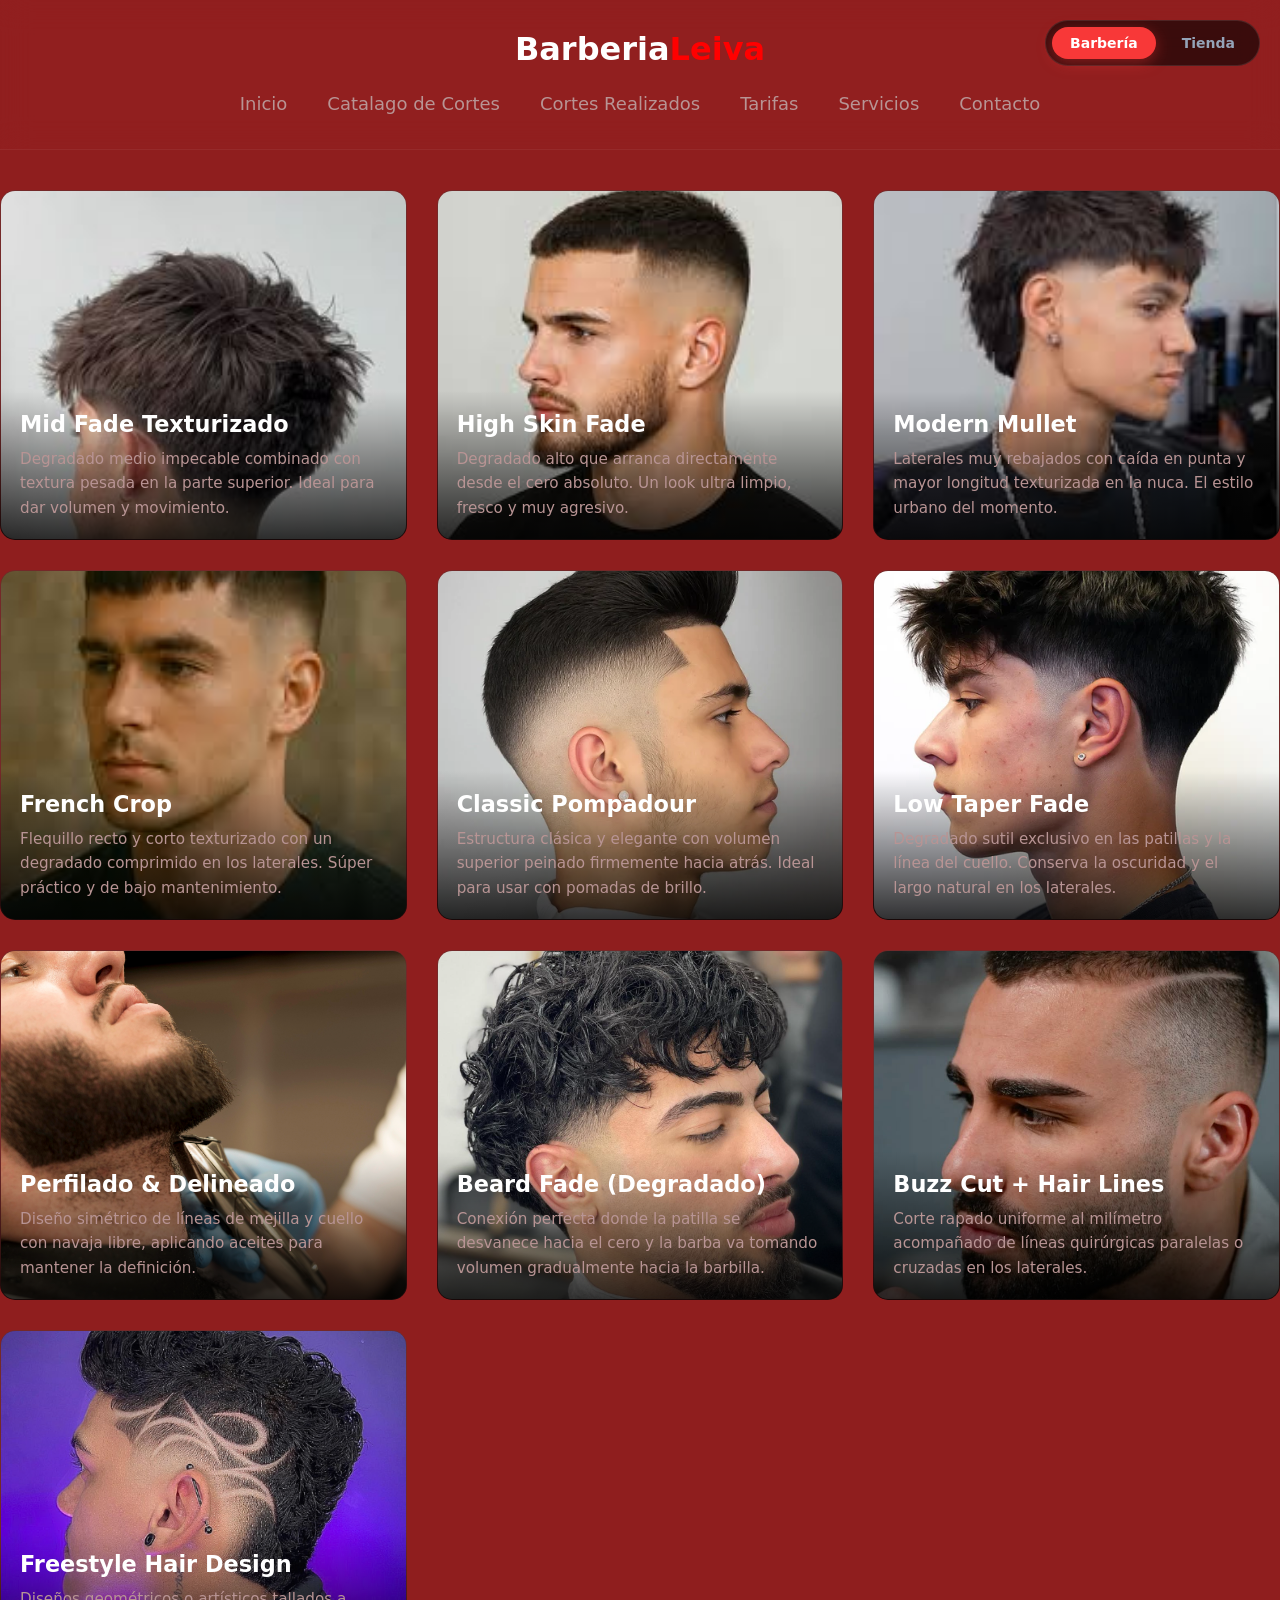
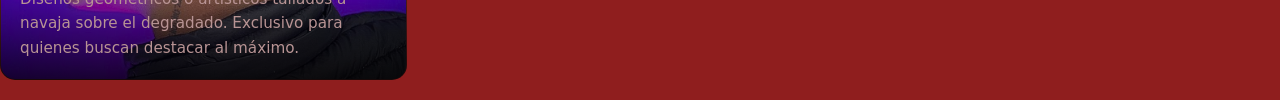
==== cortes.html @ 57e92396 "Add files via upload" ====
<!DOCTYPE html>
<html lang="en">
<head>
    <meta charset="UTF-8">
    <meta name="viewport" content="width=device-width, initial-scale=1.0">
    <title>sxndxrs</title>
    <link rel="stylesheet" href="styles.css">
</head>
<body>

    <header class="navbar" style="opacity: 1; transform: none; display: flex;">
        <div class="logo">Barberia<span>Leiva</span></div>
        <button class="menu-toggle" id="mobile-menu" aria-label="Abrir menú">
            <span class="bar"></span><span class="bar"></span><span class="bar"></span>
        </button>
        <nav class="nav-menu" id="nav-menu">
            <a href="index.html" class="nav-link">Inicio</a>
            <a href="cortes.html" class="nav-link">Catalago de Cortes</a>
            <a href="cortesrea.html" class="nav-link">Cortes Realizados</a>
            <a href="tarifas.html" class="nav-link">Tarifas</a>
            <a href="servicios.html" class="nav-link">Servicios</a>
            <a href="contacto.html" class="nav-link">Contacto</a>
        </nav>
    </header>

    <div class="site-selector">
        <a href="index.html" class="selector-btn active">Barbería</a>
        <a href="tienda.html" class="selector-btn">Tienda</a>
    </div>

   <div class="catalog-grid">
            
            <div class="catalog-card">
                <div class="catalog-img-wrapper">
                    <img src="fotos/4ba1046bbc1b060eb2db67a2621c3845.jpg" alt="Mid Fade Texturizado">
                </div>
                <div class="catalog-info">
                    <h3>Mid Fade Texturizado</h3>
                    <p>Degradado medio impecable combinado con textura pesada en la parte superior. Ideal para dar volumen y movimiento.</p>
                </div>
            </div>

            <div class="catalog-card">
                <div class="catalog-img-wrapper">
                    <img src="fotos/images1.jpg" alt="High Skin Fade">
                </div>
                <div class="catalog-info">
                    <h3>High Skin Fade</h3>
                    <p>Degradado alto que arranca directamente desde el cero absoluto. Un look ultra limpio, fresco y muy agresivo.</p>
                </div>
            </div>

            <div class="catalog-card">
                <div class="catalog-img-wrapper">
                    <img src="fotos/images2.jpg" alt="Modern Mullet">
                </div>
                <div class="catalog-info">
                    <h3>Modern Mullet</h3>
                    <p>Laterales muy rebajados con caída en punta y mayor longitud texturizada en la nuca. El estilo urbano del momento.</p>
                </div>
            </div>

            <div class="catalog-card">
                <div class="catalog-img-wrapper">
                    <img src="fotos/images.jpg" alt="French Crop">
                </div>
                <div class="catalog-info">
                    <h3>French Crop</h3>
                    <p>Flequillo recto y corto texturizado con un degradado comprimido en los laterales. Súper práctico y de bajo mantenimiento.</p>
                </div>

            </div>
            <div class="catalog-card">
                <div class="catalog-img-wrapper">
                    <img src="fotos/Fade-Pompadour.webp" alt="Classic Pompadour">
                </div>
                <div class="catalog-info">
                    <h3>Classic Pompadour</h3>
                    <p>Estructura clásica y elegante con volumen superior peinado firmemente hacia atrás. Ideal para usar con pomadas de brillo.</p>
                </div>
            </div>

            <div class="catalog-card">
                <div class="catalog-img-wrapper">
                    <img src="fotos/Low-Taper-Fade_600x600.webp" alt="Taper Fade">
                </div>
                <div class="catalog-info">
                    <h3>Low Taper Fade</h3>
                    <p>Degradado sutil exclusivo en las patillas y la línea del cuello. Conserva la oscuridad y el largo natural en los laterales.</p>
                </div>
            </div>

            <div class="catalog-card">
                <div class="catalog-img-wrapper">
                    <img src="fotos/2148985723-1.jpg" alt="Perfilado de Barba">
                </div>
                <div class="catalog-info">
                    <h3>Perfilado & Delineado</h3>
                    <p>Diseño simétrico de líneas de mejilla y cuello con navaja libre, aplicando aceites para mantener la definición.</p>
                </div>
            </div>

            <div class="catalog-card">
                <div class="catalog-img-wrapper">
                    <img src="fotos/image-7.png" alt="Beard Fade">
                </div>
                <div class="catalog-info">
                    <h3>Beard Fade (Degradado)</h3>
                    <p>Conexión perfecta donde la patilla se desvanece hacia el cero y la barba va tomando volumen gradualmente hacia la barbilla.</p>
                </div>
            </div>

            <div class="catalog-card">
                <div class="catalog-img-wrapper">
                    <img src="fotos/ac3df9429214580babfa2391d71aa1e6.jpg" alt="Buzz Cut con Línea">
                </div>
                <div class="catalog-info">
                    <h3>Buzz Cut + Hair Lines</h3>
                    <p>Corte rapado uniforme al milímetro acompañado de líneas quirúrgicas paralelas o cruzadas en los laterales.</p>
                </div>
            </div>

            <div class="catalog-card">
                <div class="catalog-img-wrapper">
                    <img src="fotos/Cool-Freestyle-Hair-Design.png" alt="Diseño Freestyle">
                </div>
                <div class="catalog-info">
                    <h3>Freestyle Hair Design</h3>
                    <p>Diseños geométricos o artísticos tallados a navaja sobre el degradado. Exclusivo para quienes buscan destacar al máximo.</p>
                </div>
            </div>

        </div>

        <div id="lightbox-pantalla" class="lightbox">
        <img id="lightbox-imagen-gigante" src="" alt="Corte ampliado">
        </div>

    <script src="script.js"></script>
</body>
</html>
---- styles.css ----
* {
    margin: 0;
    padding: 0;
    box-sizing: border-box;
    font-family: 'Segoe UI', system-ui, -apple-system, sans-serif;
}

html {
    scroll-behavior: smooth;
}

body {
    background-color: #8f1e1e; 
    color: #f8fafc;
    overflow-x: hidden;
}

.welcome-screen {
    position: fixed;
    top: 0;
    left: 0;
    width: 100%;
    height: 100vh;
    background: radial-gradient(circle at top right, rgba(248, 56, 56, 0.15), #ff0000 70%);
    display: flex;
    align-items: center;
    justify-content: center;
    z-index: 1000;
    padding: 0 20px;
    transition: opacity 0.6s ease, transform 0.6s ease;
}

.welcome-screen.fade-out {
    opacity: 0;
    transform: scale(1.05); 
    pointer-events: none;
}

.hero-content { text-align: center; max-width: 900px; }

.hero-content h1 {
    font-size: 64px;
    font-weight: 800;
    line-height: 1.1;
    margin-bottom: 24px;
    background: linear-gradient(to right, #fff, #b89494);
    -webkit-background-clip: text;
    -webkit-text-fill-color: transparent;
}

.hero-content p {
    font-size: 22px;
    color: #ffb3b3;
    margin-bottom: 40px;
}

.hero-btn {
    display: inline-block;
    padding: 16px 36px;
    font-size: 18px;
    font-weight: 600;
    color: #2a0f0f;
    background-color: #ff7878;
    text-decoration: none;
    border-radius: 50px;
    box-shadow: 0 4px 20px rgba(255, 76, 76, 0.3);
    transition: all 0.3s ease;
}

.hero-btn:hover {
    transform: translateY(-3px);
    background-color: #ff2a2a;
}

.main-site {
    display: none;
    opacity: 0;
    transition: opacity 0.8s ease;
}

.main-site.show-content {
    display: block;
    opacity: 1;
}

.navbar {
    display: flex;
    flex-direction: column; 
    align-items: center;
    justify-content: center;
    gap: 20px;
    background-color: rgba(145, 32, 32, 0.8);
    backdrop-filter: blur(15px);
    padding: 30px 20px;
    border-bottom: 1px solid rgba(255, 255, 255, 0.05);
    position: relative;
    z-index: 200;
}

.logo { font-size: 32px; font-weight: 800; color: #fff; }
.logo span { color: #ff0000; }
.nav-menu { display: flex; gap: 40px; }

.nav-link {
    color: #b89494;
    text-decoration: none;
    font-size: 18px;
    font-weight: 500;
    position: relative;
    padding: 5px 0;
    transition: color 0.3s ease;
}

.nav-link::after {
    content: '';
    position: absolute;
    width: 100%;
    transform: scaleX(0);
    height: 2px;
    bottom: 0;
    left: 0;
    background-color: #f83838;
    transition: transform 0.3s ease-out;
}

.nav-link:hover { color: #fff; }
.nav-link:hover::after { transform: scaleX(1); }

.page-section {
    max-width: 1000px;
    margin: 0 auto;
    padding: 60px 20px;
    text-align: center;
}

.section-carousel-hero { padding-top: 30px; }

.page-section h2 {
    font-size: 2.5rem;
    margin-bottom: 15px;
    background:linear-gradient(to right, #fff, #b89494);
    -webkit-background-clip: text;
    -webkit-text-fill-color: transparent;
}

.section-subtitle { color: #b89494; font-size: 1.1rem; margin-bottom: 40px; }

.carousel { 
    position: relative; 
    width: 100vw;          
    height: 100vh;         
    left: 50%;             
    right: 50%;
    margin-left: -50vw;
    margin-right: -50vw;
    overflow: hidden; 
}

.carousel-inner { 
    display: flex; 
    width: 100%;           
    height: 100%; 
    transition: transform 0.6s cubic-bezier(0.16, 1, 0.3, 1); 
    will-change: transform;
}

.carousel-item { 
    min-width: 100vw;      
    height: 100%; 
    position: relative; 
}

.carousel-item img { 
    width: 100%; 
    height: 100%; 
    object-fit: cover;     
    filter: brightness(40%); 
}

.carousel-caption h2 { 
    font-size: 4.5rem;     
    color: #ff0000; 
    margin-bottom: 15px; 
    font-weight: 900; 
    letter-spacing: -2px;
}

.menu-toggle { display: none; flex-direction: column; cursor: pointer; background: transparent; border: none; gap: 6px; position: absolute; right: 30px; top: 32px; }
.bar { width: 30px; height: 3px; background-color: #fff; transition: all 0.4s ease; }

@media (max-width: 768px) {
    .navbar { flex-direction: row; justify-content: space-between; padding: 25px 30px; }
    .menu-toggle { display: flex; }
    .nav-menu {
        position: absolute; top: 85px; left: 0; width: 100%; flex-direction: column;
        background-color: #2a0f0f; opacity: 0; transform: translateY(-20px);
        pointer-events: none; transition: all 0.4s ease; z-index: 300;
    }
    .nav-link { padding: 25px 0; text-align: center; display: block; }
    .nav-menu.active { opacity: 1; transform: translateY(0); pointer-events: auto; }
    .menu-toggle.active .bar:nth-child(2) { opacity: 0; }
    .menu-toggle.active .bar:nth-child(1) { transform: translateY(9px) rotate(45deg); }
    .menu-toggle.active .bar:nth-child(3) { transform: translateY(-9px) rotate(-45deg); }
    .carousel { height: 100vh; }
}

.catalog-grid {
    display: grid;
    grid-template-columns: repeat(auto-fit, minmax(300px, 1fr));
    gap: 30px;
    padding: 20px 0;
    margin-top: 20px;
}

.catalog-card {
    position: relative;        
    border-radius: 15px;
    overflow: hidden;
    background: transparent;  
    transition: transform 0.3s ease;
    text-align: left;
}

.catalog-card:hover {
    transform: translateY(-8px);
}

.catalog-img-wrapper {
    width: 100%;
    height: 350px; 
    overflow: hidden;
    border-radius: 15px;
    background: rgba(59, 30, 30, 0.4);
    border: 1px solid rgba(255, 255, 255, 0.05);
}

.catalog-card img {
    width: 100%;
    height: 100%;
    object-fit: cover;
    transition: transform 0.5s ease;
}

.catalog-card:hover img {
   transform: scale(1.05);
} 

.catalog-info {
  position: absolute;       
    bottom: 0;              
    left: 0;
    width: 100%;
    padding: 20px;
    background: transparent;
    background: linear-gradient(to top, rgba(0,0,0,0.8) 0%, rgba(0,0,0,0) 100%);
}

.catalog-info h3 {
    color: #fff;
    font-size: 1.4rem;
    margin-bottom: 10px;
    font-weight: 700;
}

.catalog-info p {
    color: #b89494;
    font-size: 0.95rem;
    line-height: 1.6;
}

@media (max-width: 480px) {
    .catalog-img-wrapper {
    width: 100%;
    height: 420px;           
    overflow: hidden;
    border-radius: 15px;     
    border: 1px solid rgba(255, 255, 255, 0.1);
    }
}

.catalog-card:hover {
    transform: translateY(-8px);
}

.catalog-card:hover .catalog-img-wrapper {
    border-color: #f83838;
    box-shadow: 0 10px 30px rgba(248, 56, 56, 0.3);
}

.lightbox {
    display: none;             
    position: fixed;
    z-index: 9999;            
    top: 0;
    left: 0;
    width: 100vw;
    height: 100vh;
    background-color: rgba(0, 0, 0, 0.9); 
    justify-content: center;
    align-items: center;
    cursor: zoom-out;        
}

.lightbox img {
    max-width: 90%;
    max-height: 85vh;
    border-radius: 10px;
    box-shadow: 0 0 30px rgba(0, 0, 0, 0.6);
    animation: zoomSuave 0.25s ease-out;
}

@keyframes zoomSuave {
    from { transform: scale(0.9); opacity: 0; }
    to { transform: scale(1); opacity: 1; }
}

.portfolio-grid {
    display: grid;
    grid-template-columns: repeat(auto-fit, minmax(280px, 1fr));
    gap: 25px;
    padding: 20px 0;
    margin-top: 20px;
}

.portfolio-card {
    position: relative;
    width: 100%;
    height: 380px;
    border-radius: 15px;
    overflow: hidden;
    background: rgba(59, 30, 30, 0.4);
    border: 1px solid rgba(255, 255, 255, 0.05);
    transition: transform 0.3s ease, border-color 0.3s ease, box-shadow 0.3s ease;
    cursor: pointer;
}

.portfolio-card img {
    width: 100%;
    height: 100%;
    object-fit: cover;
    transition: transform 0.5s ease;
}

.portfolio-overlay {
    position: absolute;
    top: 0;
    left: 0;
    width: 100%;
    height: 100%;
    background: linear-gradient(to top, rgba(42, 15, 15, 0.95) 0%, rgba(42, 15, 15, 0) 70%);
    display: flex;
    align-items: flex-end;
    padding: 25px;
    opacity: 0;
    transition: opacity 0.3s ease;
}

.portfolio-overlay h3 {
    color: #fff;
    font-size: 1.3rem;
    font-weight: 700;
    transform: translateY(10px);
    transition: transform 0.3s ease;
}

.portfolio-card:hover {
    transform: translateY(-8px);
    border-color: #f83838;
    box-shadow: 0 10px 30px rgba(248, 56, 56, 0.3);
}

.portfolio-card:hover img {
    transform: scale(1.05);
}

.portfolio-card:hover .portfolio-overlay {
    opacity: 1;
}

.portfolio-card:hover .portfolio-overlay h3 {
    transform: translateY(0);
}

@media (max-width: 768px) {
    .portfolio-grid {
        grid-template-columns: repeat(auto-fit, minmax(240px, 1fr));
        gap: 20px;
    }
    .portfolio-card {
        height: 340px;
    }
}

.btn-tienda {
  display: inline-block;
  padding: 12px 25px;
  background-color: rgba(0, 0, 0, 0.7);
  color: #fff;
  text-decoration: none;
  font-family: 'Arial', sans-serif;
  font-weight: bold;
  border: 2px solid #d4af37;
  border-radius: 5px;
  transition: all 0.3s ease;
  cursor: pointer;
}

.btn-tienda:hover {
  background-color: #d4af37;
  color: #000;
  box-shadow: 0px 0px 15px rgba(212, 175, 55, 0.6);
  transform: translateY(-2px);
}

.body-tienda {
  background-color: #111;
  color: #fff;
  font-family: sans-serif;
  margin: 0;
  padding: 20px;
}

.titulo-tienda {
  text-align: center;
  color: #d4af37;
}

.btn-regresar {
  display: inline-block;
  margin-bottom: 20px;
  color: #fff;
  text-decoration: none;
  border-bottom: 1px solid #fff;
}

.grid-productos {
  display: grid;
  grid-template-columns: repeat(auto-fit, minmax(250px, 1fr));
  gap: 20px;
  padding: 20px;
}

.producto-card {
  background-color: rgba(255, 255, 255, 0.05);
  border: 1px solid #333;
  border-radius: 8px;
  padding: 15px;
  text-align: center;
  transition: transform 0.3s, border-color 0.3s;
}

.producto-card:hover {
  transform: scale(1.03);
  border-color: #d4af37;
}

.producto-card img {
  max-width: 100%;
  height: 200px;
  object-fit: cover;
  border-radius: 4px;
}

.precio {
  color: #d4af37;
  font-size: 1.25rem;
  font-weight: bold;
  margin: 10px 0;
}

body {
    transition: background-color 0.5s ease;
}

body.tienda-activa {
    background-color: #0f172a; 
}

.site-selector {
    position: fixed;
    top: 20px;
    right: 20px;
    display: flex;
    gap: 8px;
    z-index: 2500;
    background: rgba(0, 0, 0, 0.6);
    padding: 6px;
    border-radius: 30px;
    backdrop-filter: blur(10px);
    border: 1px solid rgba(255, 255, 255, 0.1);
}

.selector-btn {
    padding: 8px 18px;
    font-size: 14px;
    font-weight: 600;
    color: #94a3b8;
    background: transparent;
    border: none;
    border-radius: 20px;
    cursor: pointer;
    transition: all 0.3s ease;
}

.selector-btn:hover {
    color: #fff;
}

.selector-btn.active[data-target="barberia"] {
    background-color: #f83838;
    color: #fff;
    box-shadow: 0 4px 15px rgba(248, 56, 56, 0.4);
}

.selector-btn.active[data-target="tienda"] {
    background-color: #3b82f6;
    color: #fff;
    box-shadow: 0 4px 15px rgba(59, 130, 246, 0.4);
}

.tienda-site {
    display: none;
    opacity: 0;
    transition: opacity 0.5s ease;
}

.tienda-site.show-content {
    display: block;
    opacity: 1;
}

.tienda-site .navbar {
    background-color: rgba(15, 23, 42, 0.8);
}

.tienda-site .logo span {
    color: #3b82f6;
}

.tienda-site .nav-link {
    color: #94a3b8;
}

.tienda-site .nav-link::after {
    background-color: #3b82f6;
}

.tienda-site .page-section h2 {
    background: linear-gradient(to right, #fff, #64748b);
    -webkit-background-clip: text;
    -webkit-text-fill-color: transparent;
}

.tienda-site .section-subtitle {
    color: #94a3b8;
}

.tienda-site .producto-card {
    background-color: rgba(30, 41, 59, 0.4);
    border: 1px solid rgba(255, 255, 255, 0.05);
}

.tienda-site .producto-card:hover {
    border-color: #3b82f6;
    box-shadow: 0 10px 30px rgba(59, 130, 246, 0.2);
}

.tienda-site .precio {
    color: #3b82f6;
}

@media (max-width: 768px) {
    .tienda-site .nav-menu {
        background-color: #1e293b;
    }
}

body {
    transition: background-color 0.5s ease;
}

body.tienda-activa {
    background-color: #0f172a;
}

.site-selector {
    position: fixed;
    top: 20px;
    right: 20px;
    display: flex;
    gap: 8px;
    z-index: 2500;
    background: rgba(0, 0, 0, 0.6);
    padding: 6px;
    border-radius: 30px;
    backdrop-filter: blur(10px);
    border: 1px solid rgba(255, 255, 255, 0.1);
}

.selector-btn {
    display: inline-block;
    padding: 8px 18px;
    font-size: 14px;
    font-weight: 600;
    color: #94a3b8;
    text-decoration: none;
    border-radius: 20px;
    cursor: pointer;
    transition: all 0.3s ease;
}

.selector-btn:hover {
    color: #fff;
}

.site-selector a.active[href="index.html"] {
    background-color: #f83838;
    color: #fff;
    box-shadow: 0 4px 15px rgba(248, 56, 56, 0.4);
}

.site-selector a.active[href="tienda.html"] {
    background-color: #3b82f6;
    color: #fff;
    box-shadow: 0 4px 15px rgba(59, 130, 246, 0.4);
}

.tienda-site .navbar {
    background-color: rgba(15, 23, 42, 0.8);
}

.tienda-site .logo span {
    color: #3b82f6;
}

.tienda-site .nav-link {
    color: #94a3b8;
}

.tienda-site .nav-link::after {
    background-color: #3b82f6;
}

.tienda-site .page-section h2 {
    background: linear-gradient(to right, #fff, #64748b);
    -webkit-background-clip: text;
    -webkit-text-fill-color: transparent;
}

.tienda-site .section-subtitle {
    color: #94a3b8;
}

.tienda-site .producto-card {
    background-color: rgba(30, 41, 59, 0.4);
    border: 1px solid rgba(255, 255, 255, 0.05);
}

.tienda-site .producto-card:hover {
    border-color: #3b82f6;
    box-shadow: 0 10px 30px rgba(59, 130, 246, 0.2);
}

.tienda-site .precio {
    color: #3b82f6;
}

@media (max-width: 768px) {
    .tienda-site .nav-menu {
        background-color: #1e293b;
    }
}
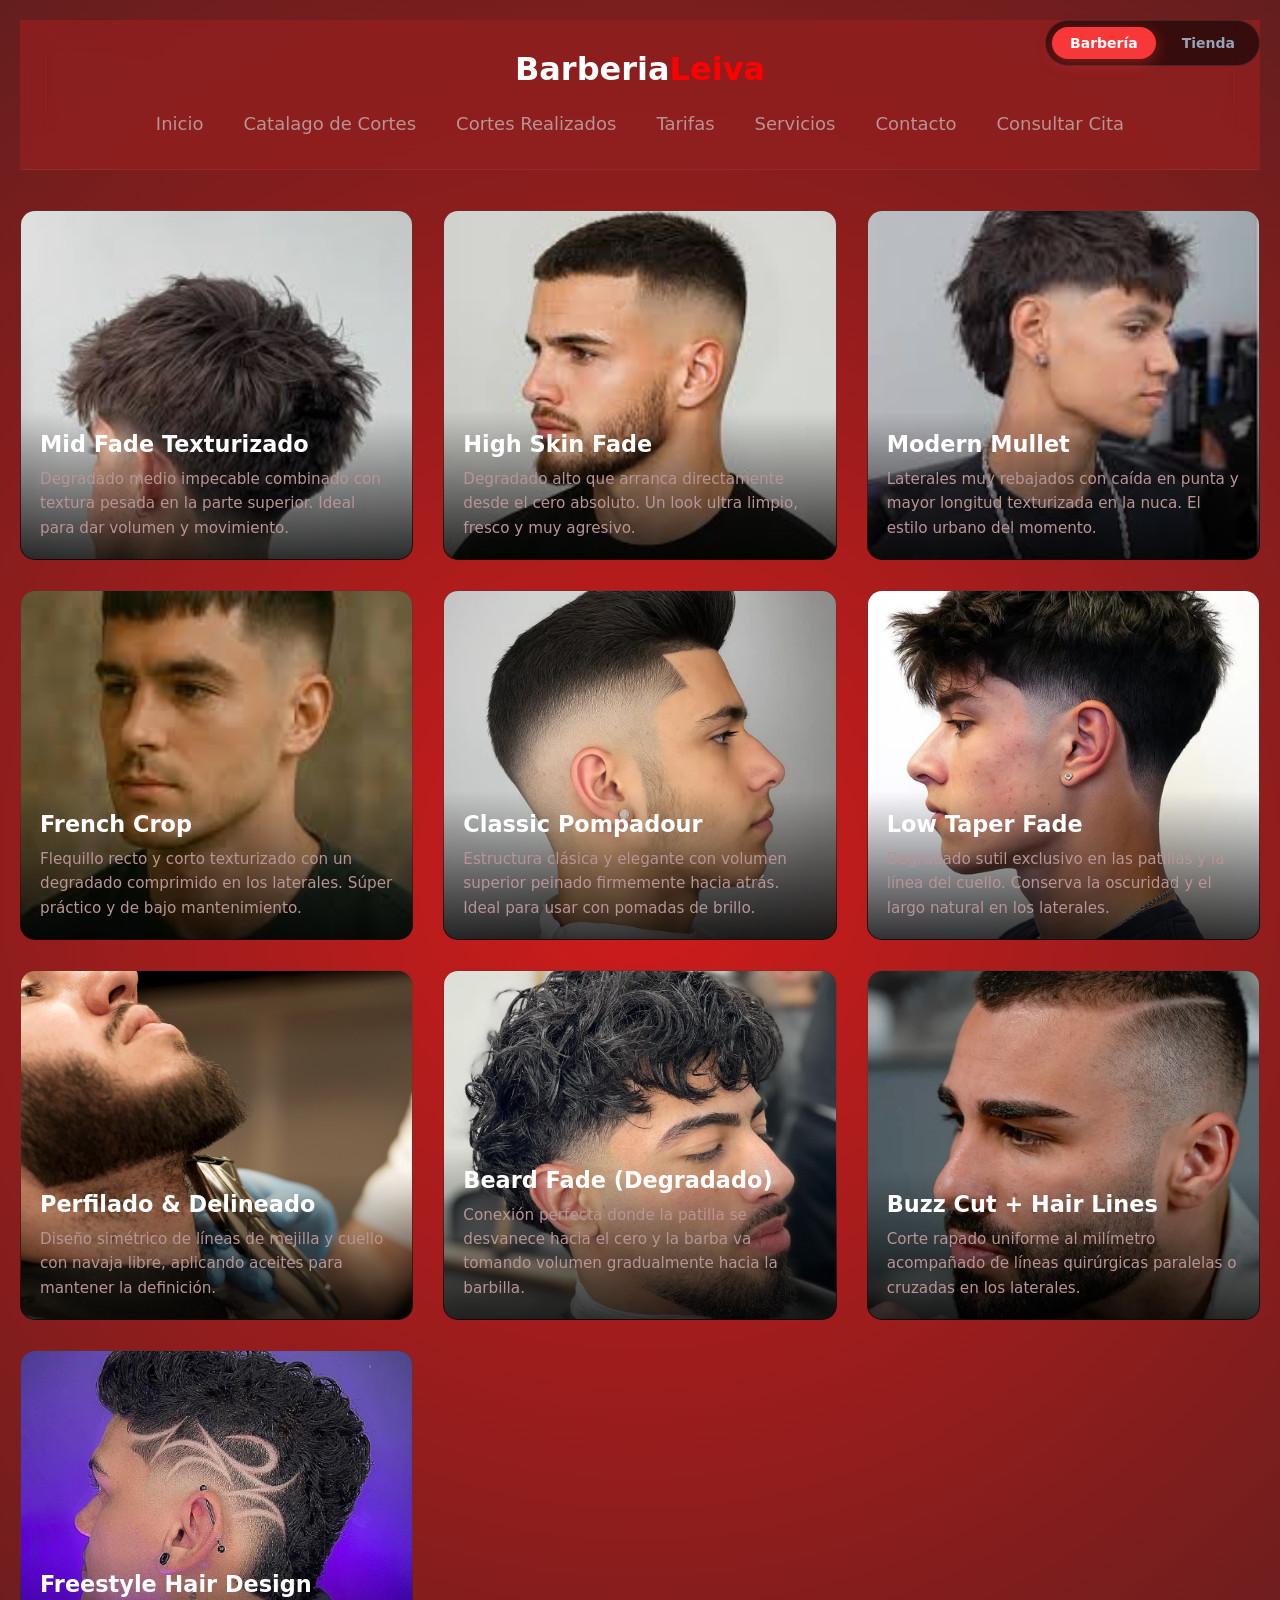
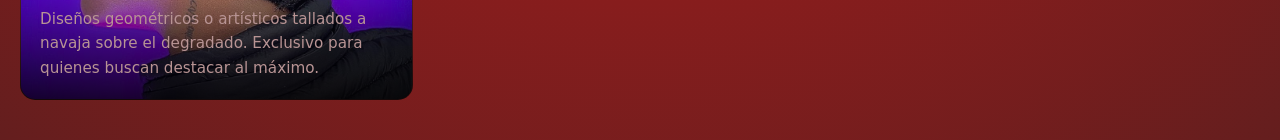
==== commit 74ec6d86: "Add files via upload" ====
--- a/cortes.html
+++ b/cortes.html
@@ -19,7 +19,8 @@
             <a href="cortesrea.html" class="nav-link">Cortes Realizados</a>
             <a href="tarifas.html" class="nav-link">Tarifas</a>
             <a href="servicios.html" class="nav-link">Servicios</a>
-            <a href="contacto.html" class="nav-link">Contacto</a>
+            <a href="contacto.php" class="nav-link">Contacto</a>
+           <a href="mi_reserva.php" class="nav-link">Consultar Cita</a>
         </nav>
     </header>
 
--- a/styles.css
+++ b/styles.css
@@ -301,7 +301,8 @@
     cursor: zoom-out;        
 }
 
-.lightbox img {
+.lightbox img,
+.lightbox video{
     max-width: 90%;
     max-height: 85vh;
     border-radius: 10px;
@@ -669,4 +670,617 @@
     .tienda-site .nav-menu {
         background-color: #1e293b;
     }
+}
+
+.tabla-contenedor {
+    max-width: 700px;
+    margin: 0 auto 60px auto;
+    overflow-x: auto;
+    border-radius: 12px;
+    box-shadow: 0 10px 30px rgba(0, 0, 0, 0.4);
+}
+
+.tabla-tarifas {
+    width: 100%;
+    border-collapse: collapse;
+    background: rgba(42, 15, 15, 0.6);
+    border: 1px solid rgba(255, 255, 255, 0.1);
+    font-size: 1.05rem;
+}
+
+.tabla-tarifas th.header-principal {
+    background: linear-gradient(135deg, #f83838, #8f1e1e);
+    color: #ffffff;
+    font-size: 1.8rem;
+    padding: 16px;
+    text-transform: uppercase;
+    letter-spacing: 1px;
+}
+
+.tabla-tarifas .categoria-row {
+    background-color: rgba(0, 0, 0, 0.4);
+    border-bottom: 2px solid #f83838;
+}
+
+.tabla-tarifas .categoria-titulo {
+    color: #ff7878;
+    font-size: 1.3rem;
+    font-weight: 700;
+    padding: 14px 20px;
+    text-transform: uppercase;
+}
+
+.tabla-tarifas td {
+    padding: 14px 20px;
+    border-bottom: 1px solid rgba(255, 255, 255, 0.05);
+    color: #f8fafc;
+}
+
+.tabla-tarifas tr:hover td {
+    background-color: rgba(248, 56, 56, 0.08);
+}
+
+.tabla-tarifas .precio-cell {
+    background-color: #f83838;
+    color: #ffffff;
+    font-weight: bold;
+    text-align: center;
+    width: 35%;
+}
+
+.tabla-tarifas .precio-cell.destacado {
+    background-color: #b82020;
+    font-size: 0.95rem;
+}
+
+@media (max-width: 480px) {
+    .tabla-tarifas {
+        font-size: 0.95rem;
+    }
+    .tabla-tarifas td {
+        padding: 10px 12px;
+    }
+}
+
+@media (max-width: 768px) {
+    .site-selector {
+        top: 10px;
+        right: 10px;
+        padding: 4px;
+    }
+
+    .selector-btn {
+        padding: 6px 12px;
+        font-size: 12px;
+    }
+}
+
+body {
+            background: #0f172a;
+            color: #fff;
+            font-family: system-ui, -apple-system, sans-serif;
+            margin: 0;
+            padding: 20px;
+        }
+        .container {
+            max-width: 500px;
+            margin: 40px auto;
+        }
+        .card {
+            background: #1e293b;
+            padding: 30px;
+            border-radius: 12px;
+            box-shadow: 0 10px 25px rgba(0,0,0,0.5);
+        }
+        .search-box {
+            display: flex;
+            gap: 10px;
+            margin-bottom: 25px;
+        }
+        .search-box input {
+            flex: 1;
+            padding: 12px;
+            background: #0f172a;
+            border: 1px solid #334155;
+            border-radius: 6px;
+            color: #fff;
+            font-size: 15px;
+            text-transform: uppercase;
+        }
+        .search-box button {
+            padding: 12px 20px;
+            background: #38bdf8;
+            border: none;
+            border-radius: 6px;
+            color: #0f172a;
+            font-weight: bold;
+            cursor: pointer;
+        }
+        .recibo-header {
+            text-align: center;
+            border-bottom: 1px solid #334155;
+            padding-bottom: 15px;
+            margin-bottom: 20px;
+        }
+        .recibo-row {
+            display: flex;
+            justify-content: space-between;
+            margin-bottom: 12px;
+            font-size: 14px;
+        }
+        .recibo-label {
+            color: #94a3b8;
+        }
+        .badge {
+            padding: 4px 10px;
+            border-radius: 20px;
+            font-size: 12px;
+            font-weight: bold;
+            display: inline-block;
+        }
+        .badge-pagado { background: #065f46; color: #34d399; }
+        .badge-pendiente { background: #854d0e; color: #fde047; }
+        .badge-confirmada { background: #1e40af; color: #93c5fd; }
+        .total-box {
+            background: #0f172a;
+            padding: 15px;
+            border-radius: 8px;
+            margin-top: 20px;
+            border-left: 4px solid #38bdf8;
+            display: flex;
+            justify-content: space-between;
+            align-items: center;
+        }
+        @media print {
+            .no-print { display: none; }
+            body { background: #fff; color: #000; }
+            .card { background: #fff; color: #000; box-shadow: none; border: 1px solid #ccc; }
+            .recibo-label { color: #555; }
+            .total-box { background: #f8fafc; border-left-color: #000; }
+        }
+
+        .receipt-container {
+    max-width: 550px;
+    margin: 40px auto;
+    padding: 0 20px;
+}
+
+.receipt-card {
+    background: rgba(30, 15, 15, 0.85);
+    border: 1px solid rgba(255, 120, 120, 0.2);
+    border-radius: 20px;
+    padding: 35px 30px;
+    box-shadow: 0 15px 35px rgba(0, 0, 0, 0.5);
+    backdrop-filter: blur(10px);
+    position: relative;
+    overflow: hidden;
+}
+
+.receipt-card::before {
+    content: '';
+    position: absolute;
+    top: 0;
+    left: 0;
+    width: 100%;
+    height: 6px;
+    background: linear-gradient(90deg, #f83838, #ff7878);
+}
+
+.receipt-header {
+    text-align: center;
+    border-bottom: 1px dashed rgba(255, 255, 255, 0.15);
+    padding-bottom: 20px;
+    margin-bottom: 25px;
+}
+
+.receipt-header .success-icon {
+    width: 60px;
+    height: 60px;
+    background: rgba(248, 56, 56, 0.15);
+    color: #ff7878;
+    border-radius: 50%;
+    display: flex;
+    align-items: center;
+    justify-content: center;
+    font-size: 28px;
+    margin: 0 auto 15px auto;
+    border: 1px solid rgba(248, 56, 56, 0.3);
+}
+
+.receipt-header h2 {
+    font-size: 1.8rem;
+    color: #ffffff;
+    margin-bottom: 5px;
+}
+
+.receipt-header p {
+    color: #b89494;
+    font-size: 0.95rem;
+}
+
+.receipt-code-box {
+    background: rgba(0, 0, 0, 0.3);
+    border: 1px solid rgba(255, 255, 255, 0.1);
+    border-radius: 12px;
+    padding: 15px;
+    text-align: center;
+    margin-bottom: 25px;
+}
+
+.receipt-code-box span {
+    display: block;
+    font-size: 0.85rem;
+    color: #b89494;
+    text-transform: uppercase;
+    letter-spacing: 1px;
+    margin-bottom: 5px;
+}
+
+.receipt-code-box strong {
+    font-size: 1.6rem;
+    color: #ff7878;
+    letter-spacing: 2px;
+    font-family: monospace;
+}
+
+.receipt-details {
+    margin-bottom: 25px;
+}
+
+.receipt-row {
+    display: flex;
+    justify-content: space-between;
+    align-items: center;
+    padding: 10px 0;
+    border-bottom: 1px solid rgba(255, 255, 255, 0.123);
+    font-size: 0.95rem;
+}
+
+.receipt-row:last-child {
+    border-bottom: none;
+}
+
+.receipt-row .label {
+    color: #b89494;
+}
+
+.receipt-row .value {
+    color: #ffffff;
+    font-weight: 600;
+    text-align: right;
+}
+
+.receipt-row.total {
+    margin-top: 10px;
+    padding-top: 15px;
+    border-top: 2px dashed rgb(194, 50, 50);
+}
+
+.receipt-row.total .label {
+    font-size: 1.1rem;
+    color: #ffffff;
+    font-weight: bold;
+}
+
+.receipt-row.total .value {
+    font-size: 1.4rem;
+    color: #ff7878;
+    font-weight: bold;
+}
+
+.receipt-actions {
+    display: flex;
+    gap: 15px;
+    margin-top: 25px;
+}
+
+.btn-receipt-secondary {
+    flex: 1;
+    padding: 12px;
+    text-align: center;
+    background: rgba(255, 255, 255, 0.08);
+    color: #f8fafc;
+    text-decoration: none;
+    border-radius: 30px;
+    font-weight: 600;
+    font-size: 0.95rem;
+    border: 1px solid rgba(255, 255, 255, 0.1);
+    transition: all 0.3s ease;
+    cursor: pointer;
+}
+
+.btn-receipt-secondary:hover {
+    background: rgba(255, 255, 255, 0.15);
+    color: #fff;
+}
+
+.btn-receipt-primary {
+    flex: 1;
+    padding: 12px;
+    text-align: center;
+    background: #ff7878;
+    color: #2a0f0f;
+    text-decoration: none;
+    border-radius: 30px;
+    font-weight: 700;
+    font-size: 0.95rem;
+    box-shadow: 0 4px 15px rgba(255, 120, 120, 0.3);
+    transition: all 0.3s ease;
+    border: none;
+    cursor: pointer;
+}
+
+.btn-receipt-primary:hover {
+    background: #ff2a2a;
+    color: #fff;
+    transform: translateY(-2px);
+}
+
+body {
+    background-color: #db2020;
+    background-image: radial-gradient(circle at center, #d11b1b 0%, #641e1e 100%);
+    color: #ffffff;
+    transition: background-color 0.4s ease;
+}
+
+body.tienda-activa {
+    background-color: #0f172a !important;
+    background-image: radial-gradient(circle at center, #1e293b 0%, #0f172a 100%) !important;
+}
+
+.receipt-card {
+    max-width: 500px;
+    margin: 0 auto;
+    padding: 30px;
+    background: rgba(42, 15, 15, 0.85);
+    border: 1px solid #f83838;
+    border-radius: 15px;
+    box-shadow: 0 10px 30px rgba(248, 56, 56, 0.2);
+    text-align: left;
+}
+
+.receipt-header {
+    text-align: center;
+    border-bottom: 1px dashed rgba(255, 255, 255, 0.15);
+    padding-bottom: 15px;
+    margin-bottom: 20px;
+}
+
+.receipt-header h3 {
+    color: #ffffff;
+    font-size: 1.6rem;
+    margin-bottom: 5px;
+}
+
+.receipt-header p {
+    color: #b89494;
+    font-size: 0.9rem;
+}
+
+.receipt-code-box {
+    background: rgba(0, 0, 0, 0.4);
+    border: 1px solid rgba(255, 255, 255, 0.1);
+    padding: 12px;
+    border-radius: 8px;
+    text-align: center;
+    margin-bottom: 20px;
+}
+
+.receipt-code-box span {
+    display: block;
+    color: #b89494;
+    font-size: 0.8rem;
+    text-transform: uppercase;
+}
+
+.receipt-code-box strong {
+    color: #ff7878;
+    font-size: 1.6rem;
+    letter-spacing: 2px;
+    font-family: monospace;
+}
+
+.receipt-table {
+    width: 100%;
+    border-collapse: collapse;
+    color: #ffffff;
+    margin-bottom: 20px;
+}
+
+.receipt-table td {
+    padding: 10px 0;
+    border-bottom: 1px solid rgba(255, 255, 255, 0.05);
+}
+
+.receipt-table td.label {
+    color: #b89494;
+}
+
+.receipt-table td.value {
+    text-align: right;
+    font-weight: 600;
+}
+
+.receipt-total {
+    display: flex;
+    justify-content: space-between;
+    align-items: center;
+    padding-top: 15px;
+    border-top: 2px dashed rgba(255, 255, 255, 0.15);
+}
+
+.receipt-total .total-title {
+    font-size: 1.1rem;
+    color: #ffffff;
+    font-weight: bold;
+}
+
+.receipt-total .total-amount {
+    font-size: 1.5rem;
+    color: #ff7878;
+    font-weight: bold;
+}
+
+.admin-access-box {
+    margin: 40px auto 20px auto;
+    padding: 20px;
+    max-width: 380px;
+    text-align: center;
+    background: rgba(0, 0, 0, 0.3);
+    border: 1px solid rgba(255, 255, 255, 0.08);
+    border-radius: 12px;
+}
+
+.admin-access-box p {
+    color: #b89494;
+    font-size: 0.9rem;
+    margin-bottom: 12px;
+}
+
+.admin-btn {
+    display: inline-flex;
+    align-items: center;
+    justify-content: center;
+    gap: 8px;
+    padding: 10px 20px;
+    background: rgba(248, 56, 56, 0.15);
+    color: #ff7878;
+    border: 1px solid rgba(248, 56, 56, 0.4);
+    border-radius: 8px;
+    font-size: 0.88rem;
+    font-weight: 600;
+    text-decoration: none;
+    transition: all 0.3s ease;
+}
+
+.admin-btn svg {
+    transition: transform 0.3s ease;
+}
+
+.admin-btn:hover {
+    background: #f83838;
+    color: #ffffff;
+    border-color: #f83838;
+    box-shadow: 0 4px 15px rgba(248, 56, 56, 0.3);
+}
+
+.admin-btn:hover svg {
+    transform: scale(1.1);
+}
+
+@media print {
+    .navbar, .site-selector, .contact-container, .admin-access-box, button {
+        display: none !important;
+    }
+    .receipt-card {
+        border: 1px solid #000 !important;
+        background: #fff !important;
+        color: #000 !important;
+        box-shadow: none !important;
+    }
+    .receipt-header h3, .receipt-table, .receipt-table td, .receipt-total .total-title, .receipt-total .total-amount {
+        color: #000 !important;
+    }
+}
+
+.toast-notification {
+    visibility: hidden;
+    min-width: 250px;
+    background-color: #28a745;
+    color: #ffffff;
+    text-align: center;
+    border-radius: 8px;
+    padding: 12px 20px;
+    position: fixed;
+    z-index: 1000;
+    left: 50%;
+    bottom: 30px;
+    transform: translateX(-50%);
+    font-size: 0.9rem;
+    font-weight: 600;
+    box-shadow: 0 5px 15px rgba(0, 0, 0, 0.4);
+    opacity: 0;
+    transition: all 0.3s ease;
+}
+
+.toast-notification.show {
+    visibility: visible;
+    opacity: 1;
+    bottom: 40px;
+}
+
+
+
+
+
+
+
+
+@media (max-width: 768px) {
+
+    /* Ajuste de contenedores principales */
+    .page-section {
+        padding: 80px 15px 40px 15px !important;
+    }
+
+    /* Reducción de tamaños de tarjeta */
+    .receipt-card, 
+    .admin-login-container, 
+    .admin-access-box {
+        max-width: 100% !important;
+        margin-left: 10px !important;
+        margin-right: 10px !important;
+        padding: 20px 15px !important;
+    }
+
+    /* Recibo / Factura en pantallas pequeñas */
+    .receipt-header h3 {
+        font-size: 1.3rem !important;
+    }
+
+    .receipt-code-box strong {
+        font-size: 1.3rem !important;
+        letter-spacing: 1px !important;
+    }
+
+    .receipt-table td {
+        font-size: 0.85rem !important;
+        padding: 8px 0 !important;
+    }
+
+    .receipt-total .total-title {
+        font-size: 1rem !important;
+    }
+
+    .receipt-total .total-amount {
+        font-size: 1.25rem !important;
+    }
+
+    /* Ajuste de tablas administrativas */
+    .admin-table-wrapper {
+        border-radius: 8px;
+    }
+
+    .admin-table th, 
+    .admin-table td {
+        padding: 10px 8px !important;
+        font-size: 0.8rem !important;
+    }
+
+    /* Botón de acceso admin en móvil */
+    .admin-btn {
+        width: 100%;
+        box-sizing: border-box;
+    }
+}
+
+.portfolio-overlay {
+    pointer-events: none;
+}
+
+.portfolio-card video {
+    width: 100%;
+    height: 100%;
+    object-fit: cover;
+    display: block;
 }
